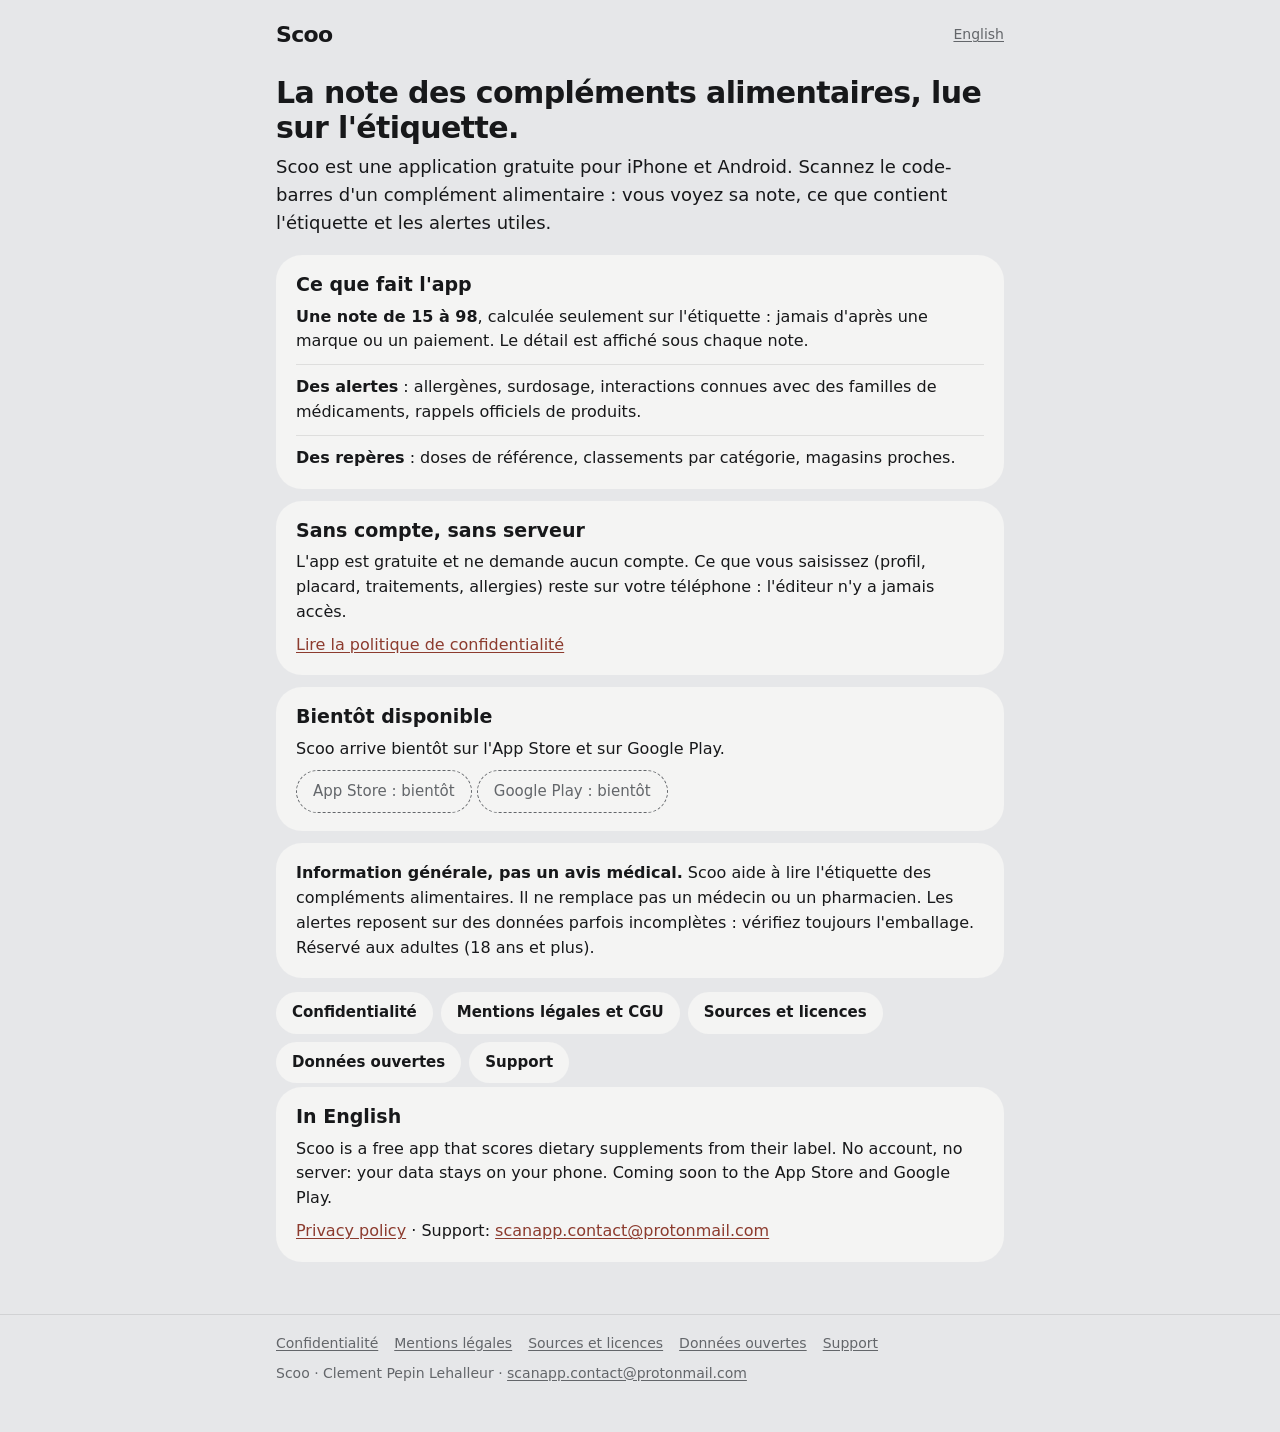
==== index.html @ 04f6a752 "Site de l'app : présentation, confidentialité 1.4 (fr/en), mentions légales, sources, base ODbL, sup" ====
<!doctype html>
<html lang="fr">
<head>
<meta charset="utf-8">
<meta name="viewport" content="width=device-width, initial-scale=1">
<title>Scoo : compléments alimentaires, la note de l&#39;étiquette</title>
<meta name="description" content="Scoo : La note des compléments alimentaires, lue sur l&#39;étiquette. Gratuit, sans compte.">
<meta name="referrer" content="no-referrer">
<link rel="stylesheet" href="style.css">
<link rel="icon" href="favicon.svg" type="image/svg+xml">
<link rel="canonical" href="https://clementpepinlehalleur.github.io/scan-app-site/">
</head>
<body>
<header class="top"><div class="wrap">
<a class="brand" href="./" aria-label="Scoo : Accueil">Scoo<span></span></a>
<a class="lang" href="privacy/" hreflang="en" lang="en">English</a>
</div></header>
<main><div class="wrap">
<h1>La note des compléments alimentaires, lue sur l&#39;étiquette.</h1>
<p class="lead">Scoo est une application gratuite pour iPhone et Android. Scannez le code-barres d'un complément alimentaire : vous voyez sa note, ce que contient l'étiquette et les alertes utiles.</p>
<div class="card">
<h2>Ce que fait l'app</h2>
<ul class="plain">
<li><strong>Une note de 15 à 98</strong>, calculée seulement sur l'étiquette : jamais d'après une marque ou un paiement. Le détail est affiché sous chaque note.</li>
<li><strong>Des alertes</strong> : allergènes, surdosage, interactions connues avec des familles de médicaments, rappels officiels de produits.</li>
<li><strong>Des repères</strong> : doses de référence, classements par catégorie, magasins proches.</li>
</ul>
</div>
<div class="card">
<h2>Sans compte, sans serveur</h2>
<p>L'app est gratuite et ne demande aucun compte. Ce que vous saisissez (profil, placard, traitements, allergies) reste sur votre téléphone : l'éditeur n'y a jamais accès.</p>
<p><a href="confidentialite/">Lire la politique de confidentialité</a></p>
</div>
<div class="card">
<h2>Bientôt disponible</h2>
<p>Scoo arrive bientôt sur l'App Store et sur Google Play.</p>
<p><span class="soon">App Store : bientôt</span> <span class="soon">Google Play : bientôt</span></p>
</div>
<div class="card">
<p><strong>Information générale, pas un avis médical.</strong> Scoo aide à lire l&#39;étiquette des compléments alimentaires. Il ne remplace pas un médecin ou un pharmacien. Les alertes reposent sur des données parfois incomplètes : vérifiez toujours l&#39;emballage. Réservé aux adultes (18 ans et plus).</p>
</div>
<ul class="pills">
<li><a href="confidentialite/">Confidentialité</a></li>
<li><a href="mentions-legales/">Mentions légales et CGU</a></li>
<li><a href="sources/">Sources et licences</a></li>
<li><a href="donnees/">Données ouvertes</a></li>
<li><a href="support/">Support</a></li>
</ul>
<div class="card" lang="en">
<h2>In English</h2>
<p>Scoo is a free app that scores dietary supplements from their label. No account, no server: your data stays on your phone. Coming soon to the App Store and Google Play.</p>
<p><a href="privacy/">Privacy policy</a> &#183; Support: <a href="mailto:scanapp.contact@protonmail.com">scanapp.contact@protonmail.com</a></p>
</div>
</div></main>
<footer class="bottom"><div class="wrap">
<nav aria-label="Pages du site">
<a href="confidentialite/">Confidentialité</a>
<a href="mentions-legales/">Mentions légales</a>
<a href="sources/">Sources et licences</a>
<a href="donnees/">Données ouvertes</a>
<a href="support/">Support</a>
</nav>
<p>Scoo &#183; Clement Pepin Lehalleur &#183; <a href="mailto:scanapp.contact@protonmail.com">scanapp.contact@protonmail.com</a></p>
</div></footer>
</body>
</html>
---- style.css ----
/* Site de l'app : mêmes couleurs que l'app (mobile/src/theme/index.ts) : gris perle et accent brique en clair, palette « Sable » en sombre. */
:root {
  color-scheme: light dark;
  --bg: #e6e7e9; --card: #f4f4f3; --card2: #d8dadd; --fg: #17181a; --mut: #63666a; --sep: rgba(0, 0, 0, 0.09);
  --acc: #8c3b2e; --accS: rgba(140, 59, 46, 0.12);
}
@media (prefers-color-scheme: dark) {
  :root {
    --bg: #141311; --card: #201e1b; --card2: #2b2825; --fg: #f4f0e8; --mut: #a7a096; --sep: rgba(255, 248, 235, 0.11);
    --acc: #e6d9c2; --accS: rgba(230, 217, 194, 0.14);
  }
}
* { box-sizing: border-box; }
html { -webkit-text-size-adjust: 100%; }
body { margin: 0; background: var(--bg); color: var(--fg); font: 16px/1.55 system-ui, -apple-system, "Segoe UI", Roboto, "Helvetica Neue", Arial, sans-serif; }
.wrap { max-width: 760px; margin: 0 auto; padding: 0 16px; }
header.top { padding: 18px 0 6px; }
header.top .wrap { display: flex; align-items: center; justify-content: space-between; gap: 12px; flex-wrap: wrap; }
.brand { font-weight: 800; font-size: 22px; letter-spacing: -0.03em; text-decoration: none; color: var(--fg); }
.brand span { color: var(--acc); }
.lang { font-size: 14px; color: var(--mut); }
main { padding: 18px 0 40px; }
h1 { font-size: 30px; line-height: 1.15; letter-spacing: -0.02em; margin: 0 0 8px; }
h2 { font-size: 19px; line-height: 1.25; margin: 0 0 8px; }
h3 { font-size: 16px; margin: 14px 0 4px; }
p { margin: 0 0 8px; }
.card > :last-child, section > :last-child { margin-bottom: 0; }
.lead { font-size: 18px; color: var(--fg); margin: 0 0 18px; }
.meta { color: var(--mut); font-size: 14px; margin: 0 0 18px; }
.card, section { background: var(--card); border-radius: 26px; padding: 18px 20px; margin: 0 0 12px; overflow-wrap: anywhere; }
.accent { background: var(--accS); }
a { color: var(--acc); text-underline-offset: 2px; }
a:focus-visible { outline: 2px solid var(--acc); outline-offset: 2px; border-radius: 4px; }
ul.plain { list-style: none; padding: 0; margin: 0; }
ul.plain li { padding: 10px 0; border-top: 1px solid var(--sep); }
ul.plain li:first-child { border-top: 0; padding-top: 0; }
ul.plain li:last-child { padding-bottom: 0; }
.small, small { font-size: 13.5px; color: var(--mut); }
.pills { display: flex; flex-wrap: wrap; gap: 8px; margin: 14px 0 4px; padding: 0; list-style: none; }
.pills a { display: inline-block; padding: 9px 16px; border-radius: 999px; background: var(--card); color: var(--fg); text-decoration: none; font-weight: 600; font-size: 15px; }
.pills a:hover { background: var(--card2); }
.soon { display: inline-block; padding: 9px 16px; border-radius: 999px; border: 1px dashed var(--mut); color: var(--mut); font-size: 15px; }
table { width: 100%; border-collapse: collapse; font-size: 14px; margin-top: 10px; }
th, td { text-align: left; vertical-align: top; padding: 8px 6px; border-top: 1px solid var(--sep); }
th { color: var(--mut); font-weight: 600; }
details { border-top: 1px solid var(--sep); padding: 10px 0 0; margin-top: 10px; }
summary { cursor: pointer; font-weight: 600; }
pre { white-space: pre-wrap; font: 12px/1.5 ui-monospace, SFMono-Regular, Menlo, Consolas, monospace; color: var(--mut); margin: 10px 0 0; }
footer.bottom { border-top: 1px solid var(--sep); padding: 18px 0 40px; font-size: 14px; color: var(--mut); }
footer.bottom nav { display: flex; flex-wrap: wrap; gap: 6px 16px; margin-bottom: 8px; }
footer.bottom a { color: var(--mut); }
@media (max-width: 560px) {
  h1 { font-size: 26px; }
  .card, section { padding: 16px; border-radius: 22px; }
  table.stack, table.stack thead, table.stack tbody, table.stack tr, table.stack th, table.stack td { display: block; }
  table.stack thead { display: none; }
  table.stack tr { border-top: 1px solid var(--sep); padding: 6px 0; }
  table.stack td { border: 0; padding: 2px 0; }
  table.stack td:first-child { font-weight: 600; }
}
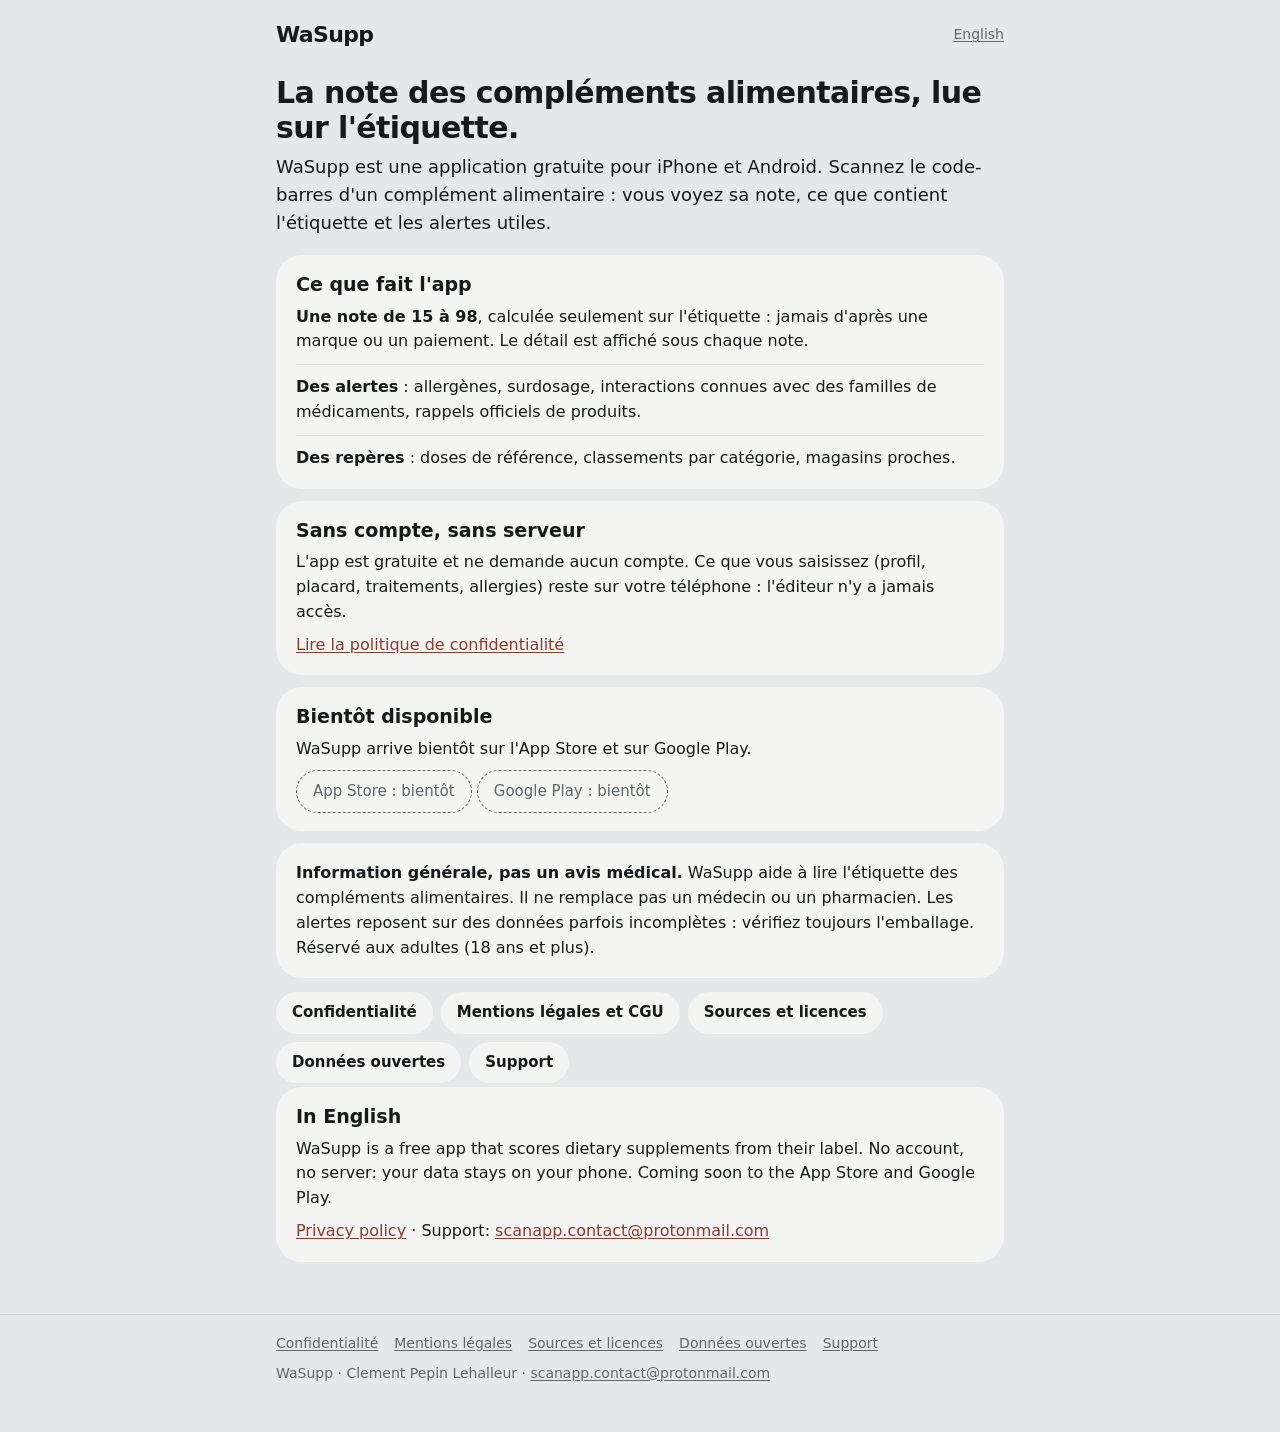
==== commit 8db50ff1: "Nouveau nom : WaSupp Co-Authored-By: Claude Opus 5.5 <noreply@anthropic.com>" ====
--- a/index.html
+++ b/index.html
@@ -3,8 +3,8 @@
 <head>
 <meta charset="utf-8">
 <meta name="viewport" content="width=device-width, initial-scale=1">
-<title>Scoo : compléments alimentaires, la note de l&#39;étiquette</title>
-<meta name="description" content="Scoo : La note des compléments alimentaires, lue sur l&#39;étiquette. Gratuit, sans compte.">
+<title>WaSupp : compléments alimentaires, la note de l&#39;étiquette</title>
+<meta name="description" content="WaSupp : La note des compléments alimentaires, lue sur l&#39;étiquette. Gratuit, sans compte.">
 <meta name="referrer" content="no-referrer">
 <link rel="stylesheet" href="style.css">
 <link rel="icon" href="favicon.svg" type="image/svg+xml">
@@ -12,12 +12,12 @@
 </head>
 <body>
 <header class="top"><div class="wrap">
-<a class="brand" href="./" aria-label="Scoo : Accueil">Scoo<span></span></a>
+<a class="brand" href="./" aria-label="WaSupp : Accueil">WaSupp<span></span></a>
 <a class="lang" href="privacy/" hreflang="en" lang="en">English</a>
 </div></header>
 <main><div class="wrap">
 <h1>La note des compléments alimentaires, lue sur l&#39;étiquette.</h1>
-<p class="lead">Scoo est une application gratuite pour iPhone et Android. Scannez le code-barres d'un complément alimentaire : vous voyez sa note, ce que contient l'étiquette et les alertes utiles.</p>
+<p class="lead">WaSupp est une application gratuite pour iPhone et Android. Scannez le code-barres d'un complément alimentaire : vous voyez sa note, ce que contient l'étiquette et les alertes utiles.</p>
 <div class="card">
 <h2>Ce que fait l'app</h2>
 <ul class="plain">
@@ -33,11 +33,11 @@
 </div>
 <div class="card">
 <h2>Bientôt disponible</h2>
-<p>Scoo arrive bientôt sur l'App Store et sur Google Play.</p>
+<p>WaSupp arrive bientôt sur l'App Store et sur Google Play.</p>
 <p><span class="soon">App Store : bientôt</span> <span class="soon">Google Play : bientôt</span></p>
 </div>
 <div class="card">
-<p><strong>Information générale, pas un avis médical.</strong> Scoo aide à lire l&#39;étiquette des compléments alimentaires. Il ne remplace pas un médecin ou un pharmacien. Les alertes reposent sur des données parfois incomplètes : vérifiez toujours l&#39;emballage. Réservé aux adultes (18 ans et plus).</p>
+<p><strong>Information générale, pas un avis médical.</strong> WaSupp aide à lire l&#39;étiquette des compléments alimentaires. Il ne remplace pas un médecin ou un pharmacien. Les alertes reposent sur des données parfois incomplètes : vérifiez toujours l&#39;emballage. Réservé aux adultes (18 ans et plus).</p>
 </div>
 <ul class="pills">
 <li><a href="confidentialite/">Confidentialité</a></li>
@@ -48,7 +48,7 @@
 </ul>
 <div class="card" lang="en">
 <h2>In English</h2>
-<p>Scoo is a free app that scores dietary supplements from their label. No account, no server: your data stays on your phone. Coming soon to the App Store and Google Play.</p>
+<p>WaSupp is a free app that scores dietary supplements from their label. No account, no server: your data stays on your phone. Coming soon to the App Store and Google Play.</p>
 <p><a href="privacy/">Privacy policy</a> &#183; Support: <a href="mailto:scanapp.contact@protonmail.com">scanapp.contact@protonmail.com</a></p>
 </div>
 </div></main>
@@ -60,7 +60,7 @@
 <a href="donnees/">Données ouvertes</a>
 <a href="support/">Support</a>
 </nav>
-<p>Scoo &#183; Clement Pepin Lehalleur &#183; <a href="mailto:scanapp.contact@protonmail.com">scanapp.contact@protonmail.com</a></p>
+<p>WaSupp &#183; Clement Pepin Lehalleur &#183; <a href="mailto:scanapp.contact@protonmail.com">scanapp.contact@protonmail.com</a></p>
 </div></footer>
 </body>
 </html>
